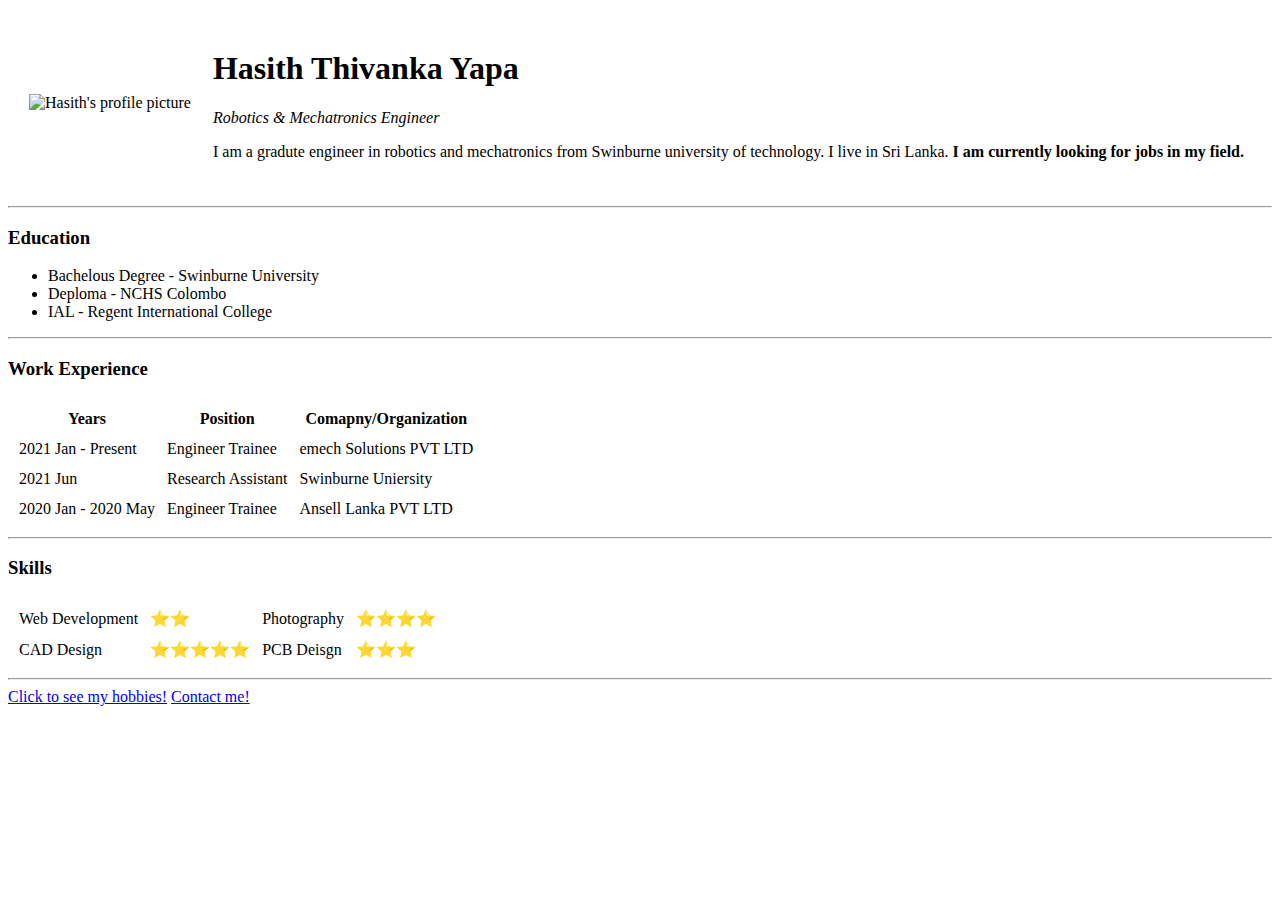
==== index.html @ 59740acd "Initial CV website files" ====
<!DOCTYPE html> <!-- This specify the document type, HTML 5 -->
<html lang="en" dir="ltr">

<head>
  <meta charset="utf-8">
  <title>Hasith's personal website</title>
</head>

<body>
  <table cellspacing="20">
    <tr>
      <td><img src="https://media-exp1.licdn.com/dms/image/C5103AQH6sJ8H6YHRPw/profile-displayphoto-shrink_100_100/0/1561978310705?e=1625097600&v=beta&t=E2mBqwfhcTyhz1ehxkAnhSk_rX5ZW5xwurcXPlskpL4" alt="Hasith's profile picture"></td>
      <td>
        <h1>Hasith Thivanka Yapa</h1>
        <p><em>Robotics & Mechatronics Engineer</em></p>
        <p>I am a gradute engineer in robotics and mechatronics from Swinburne university of technology. I live in Sri Lanka. <strong>I am currently looking for jobs in my field.</strong></p>
      </td>
    </tr>
  </table>
  <hr>
  <h3>Education</h3>
  <ul>
    <li>Bachelous Degree - Swinburne University</li>
    <li>Deploma - NCHS Colombo</li>
    <li>IAL - Regent International College</li>
  </ul>
  <hr>
  <h3>Work Experience</h3>
  <table cellspacing="10">
    <thead>
      <tr>
        <th>Years</th>
        <th>Position</th>
        <th>Comapny/Organization</th>
      </tr>
    </thead>
    <tbody>
      <tr>
        <td>2021 Jan - Present</td>
        <td>Engineer Trainee</td>
        <td>emech Solutions PVT LTD</td>
      </tr>
      <tr>
        <td>2021 Jun</td>
        <td>Research Assistant</td>
        <td>Swinburne Uniersity</td>
      </tr>
      <tr>
        <td>2020 Jan - 2020 May</td>
        <td>Engineer Trainee</td>
        <td>Ansell Lanka PVT LTD</td>
      </tr>
    </tbody>
  </table>
  <hr>
  <h3>Skills</h3>
  <table cellspacing="10">
    <tr>
      <td>Web Development</td>
      <td>⭐⭐</td>
      <td>Photography</td> <!-- use table nesting instead -->
      <td>⭐⭐⭐⭐</td>
    </tr>
    <tr>
      <td>CAD Design</td>
      <td>⭐⭐⭐⭐⭐</td>
      <td>PCB Deisgn</td>
      <td>⭐⭐⭐</td>
    </tr>
  </table>
  <hr>
  <a href="myHobbies.html">Click to see my hobbies!</a>
  <a href="contactMe.html">Contact me!</a>
</body>

</html>
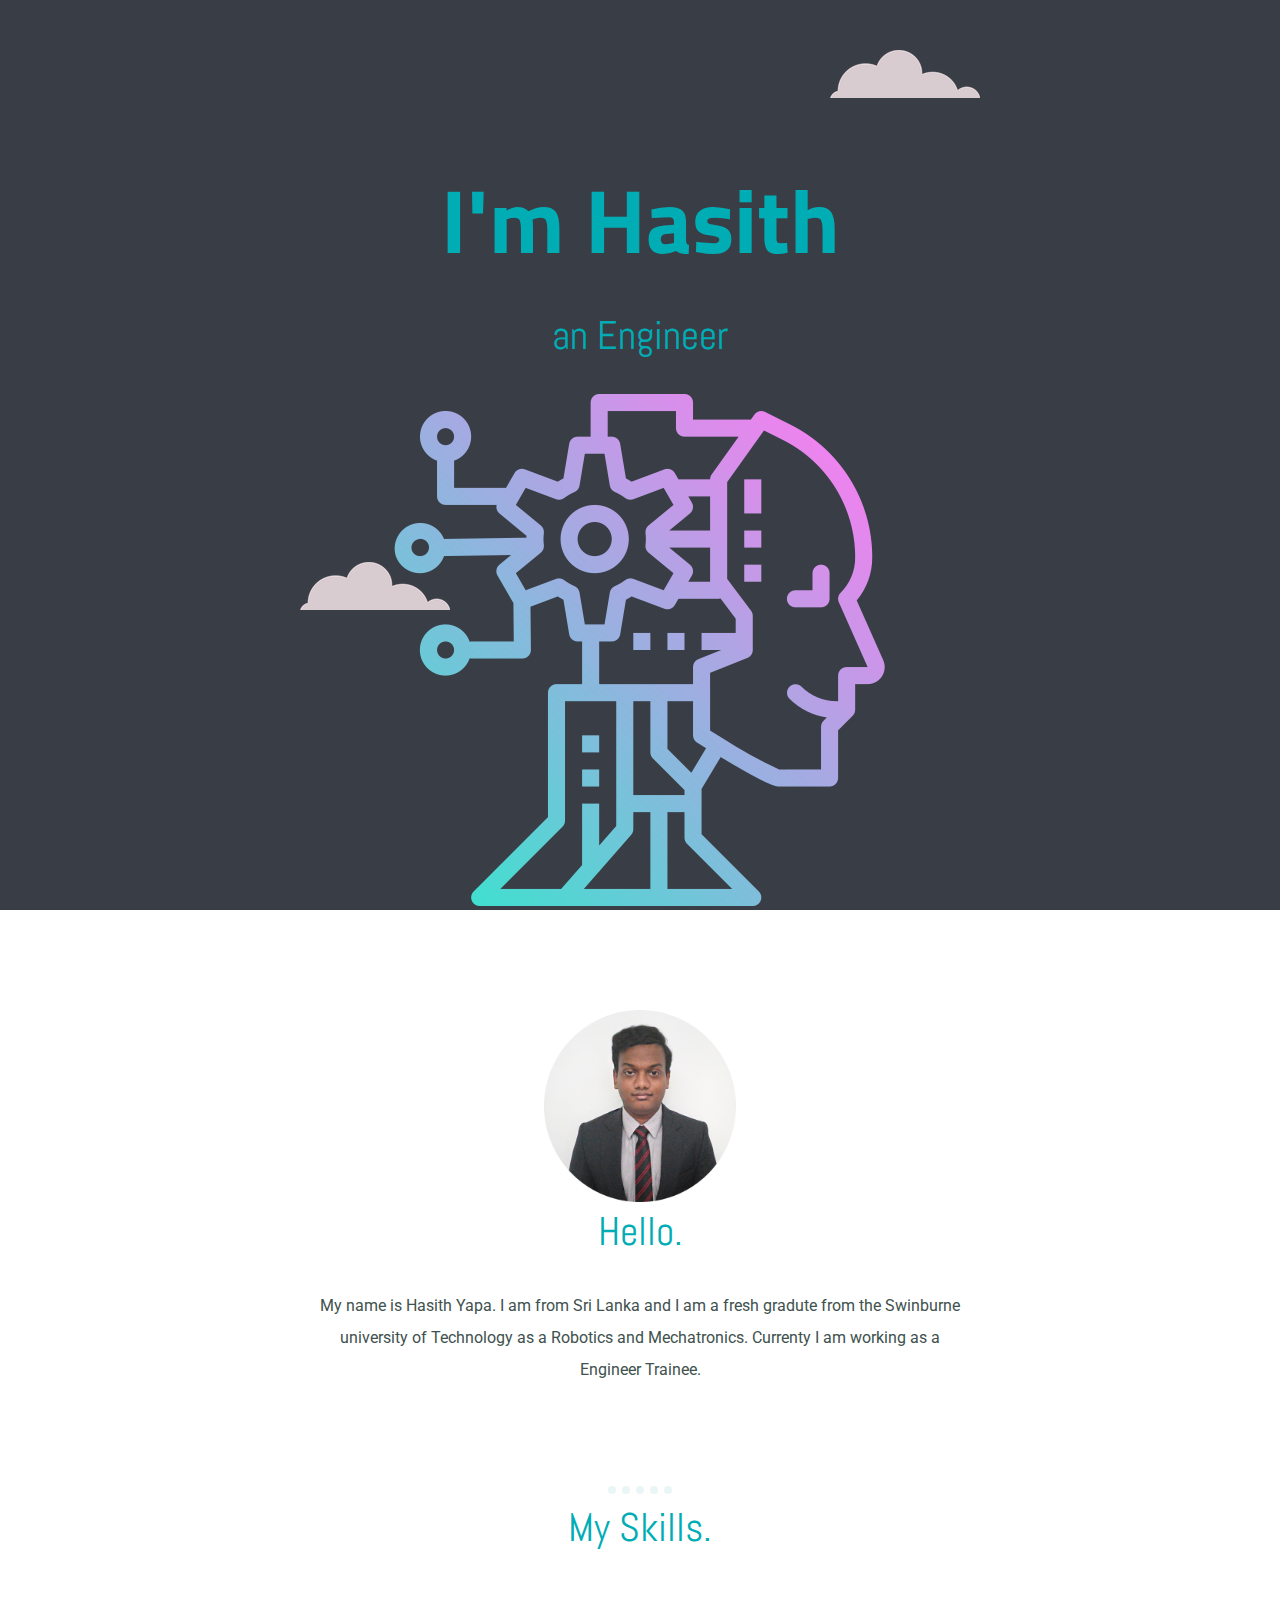
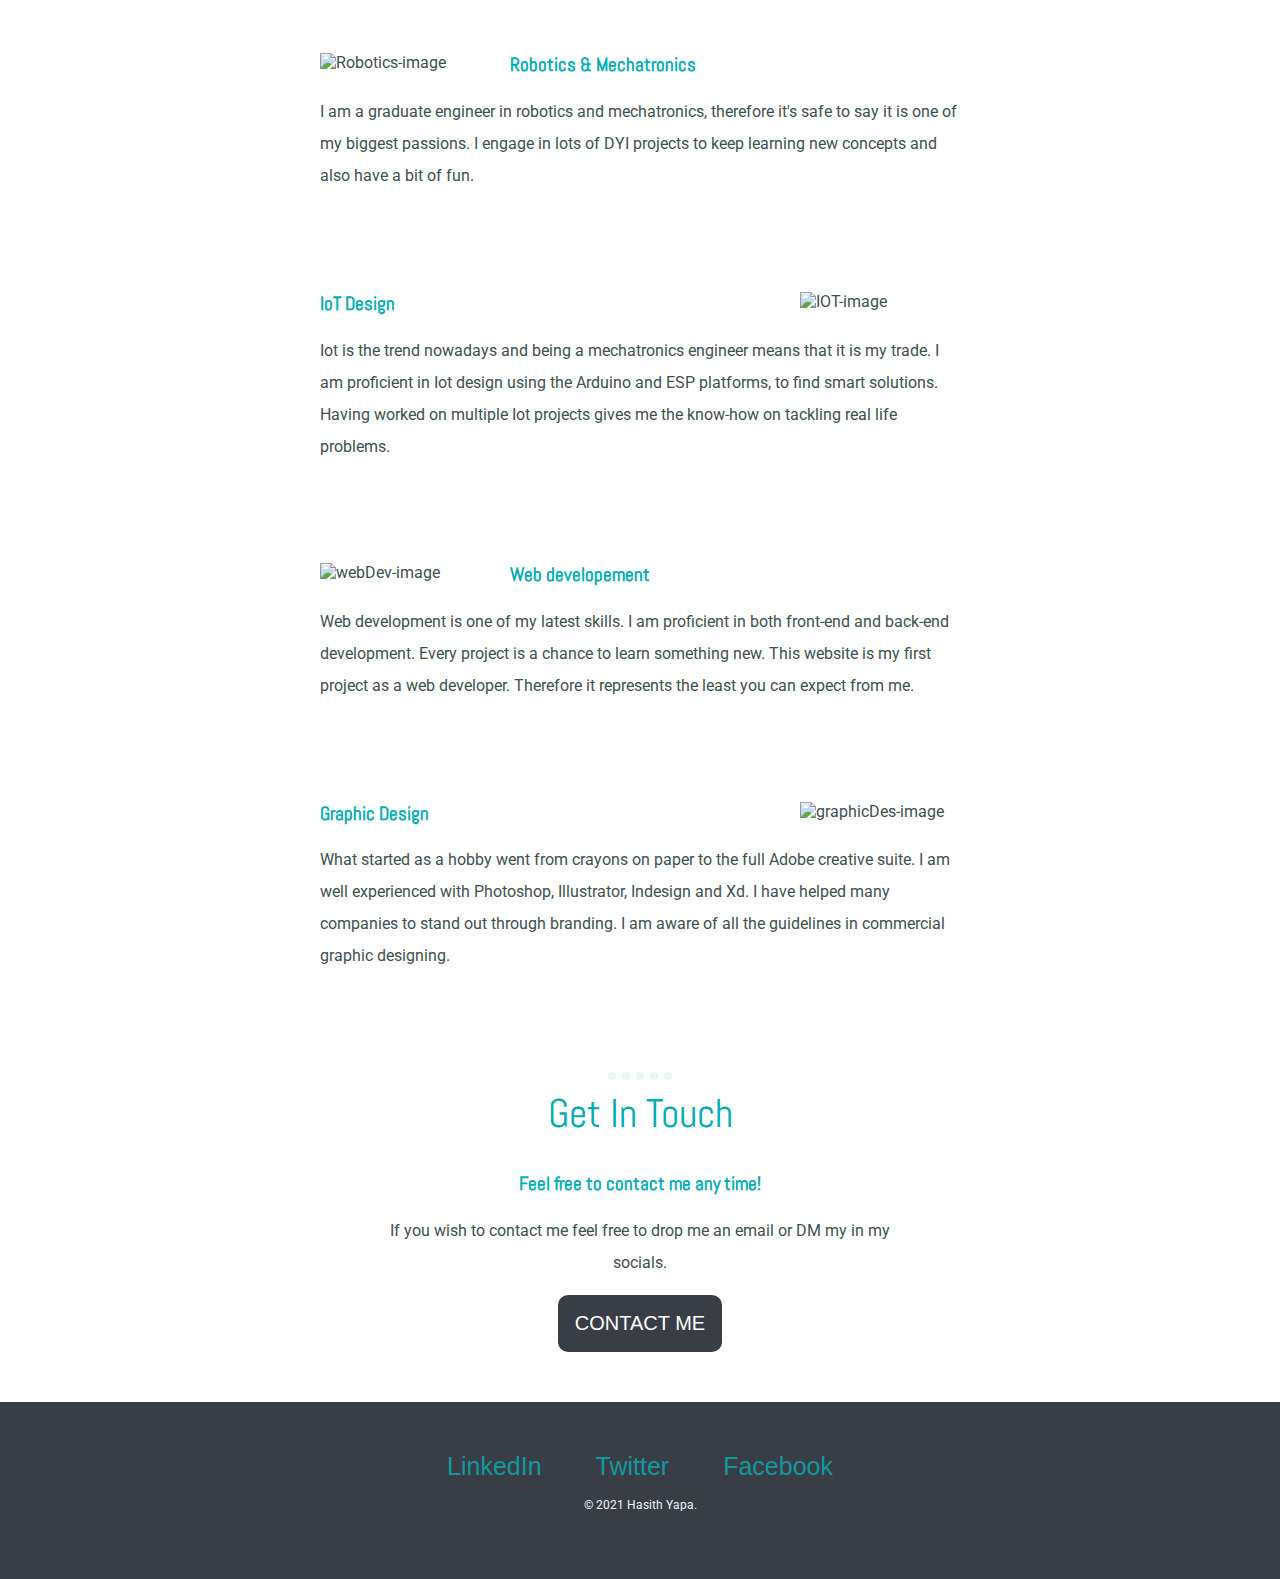
==== commit 78cd2110: "Add files via upload" ====
--- a/index.html
+++ b/index.html
@@ -1,76 +1,77 @@
-<!DOCTYPE html> <!-- This specify the document type, HTML 5 -->
+<!DOCTYPE html>
 <html lang="en" dir="ltr">
 
 <head>
   <meta charset="utf-8">
-  <title>Hasith's personal website</title>
+  <title>Hasith Yapa</title>
+  <link rel="stylesheet" href="css/styles.css">
+  <link rel="icon" href="favicon.ico">
+  <link rel="preconnect" href="https://fonts.gstatic.com">
+  <link href="https://fonts.googleapis.com/css2?family=Abel&family=Roboto&family=Titillium+Web:ital,wght@0,400;1,300&display=swap" rel="stylesheet">
 </head>
 
 <body>
-  <table cellspacing="20">
-    <tr>
-      <td><img src="https://media-exp1.licdn.com/dms/image/C5103AQH6sJ8H6YHRPw/profile-displayphoto-shrink_100_100/0/1561978310705?e=1625097600&v=beta&t=E2mBqwfhcTyhz1ehxkAnhSk_rX5ZW5xwurcXPlskpL4" alt="Hasith's profile picture"></td>
-      <td>
-        <h1>Hasith Thivanka Yapa</h1>
-        <p><em>Robotics & Mechatronics Engineer</em></p>
-        <p>I am a gradute engineer in robotics and mechatronics from Swinburne university of technology. I live in Sri Lanka. <strong>I am currently looking for jobs in my field.</strong></p>
-      </td>
-    </tr>
-  </table>
-  <hr>
-  <h3>Education</h3>
-  <ul>
-    <li>Bachelous Degree - Swinburne University</li>
-    <li>Deploma - NCHS Colombo</li>
-    <li>IAL - Regent International College</li>
-  </ul>
-  <hr>
-  <h3>Work Experience</h3>
-  <table cellspacing="10">
-    <thead>
-      <tr>
-        <th>Years</th>
-        <th>Position</th>
-        <th>Comapny/Organization</th>
-      </tr>
-    </thead>
-    <tbody>
-      <tr>
-        <td>2021 Jan - Present</td>
-        <td>Engineer Trainee</td>
-        <td>emech Solutions PVT LTD</td>
-      </tr>
-      <tr>
-        <td>2021 Jun</td>
-        <td>Research Assistant</td>
-        <td>Swinburne Uniersity</td>
-      </tr>
-      <tr>
-        <td>2020 Jan - 2020 May</td>
-        <td>Engineer Trainee</td>
-        <td>Ansell Lanka PVT LTD</td>
-      </tr>
-    </tbody>
-  </table>
-  <hr>
-  <h3>Skills</h3>
-  <table cellspacing="10">
-    <tr>
-      <td>Web Development</td>
-      <td>⭐⭐</td>
-      <td>Photography</td> <!-- use table nesting instead -->
-      <td>⭐⭐⭐⭐</td>
-    </tr>
-    <tr>
-      <td>CAD Design</td>
-      <td>⭐⭐⭐⭐⭐</td>
-      <td>PCB Deisgn</td>
-      <td>⭐⭐⭐</td>
-    </tr>
-  </table>
-  <hr>
-  <a href="myHobbies.html">Click to see my hobbies!</a>
-  <a href="contactMe.html">Contact me!</a>
+  <div class="top-container">
+    <img class="top-cloud" src="images/cloud.png" alt="clouds image">
+    <h1>I'm Hasith</h1>
+    <h2>an <span class="eng">Engine</span>er</h2>
+    <img class="bottom-cloud" src="images/cloud.png" alt="clouds image">
+    <img src="images/ai.png" alt="mountain image">
+  </div>
+
+  <div class="middle-container">
+    <div class="profile">
+      <img class="profilePic" src="images/DP.png" alt="Hasith's Photo">
+      <h2>Hello.</h2>
+      <p>My name is Hasith Yapa. I am from Sri Lanka and I am a fresh gradute from the Swinburne university of Technology as a Robotics and Mechatronics. Currenty I am working as a Engineer Trainee. </p>
+    </div>
+    <hr>
+    <div class="skills">
+      <h2>My Skills.</h2>
+      <div class="skill-row">
+        <img class="skill-1-image" src="https://image.flaticon.com/icons/png/512/2021/2021646.png" alt="Robotics-image">
+        <h3>Robotics & Mechatronics</h3>
+        <p>I am a graduate engineer in robotics and mechatronics, therefore it's safe to say it is one of my biggest passions. I engage in lots of DYI projects to keep learning new
+          concepts and also have a bit of fun.</p>
+      </div>
+      <div class="skill-row">
+        <img class="skill-2-image" src="https://image.flaticon.com/icons/png/512/2694/2694953.png" alt="IOT-image">
+        <h3>IoT Design</h3>
+        <p class="skill-2-para">Iot is the trend nowadays and being a mechatronics engineer means that it is my trade. I am proficient in Iot design using the Arduino and ESP platforms,
+           to find smart solutions. Having worked on multiple Iot projects gives me the know-how on tackling real life problems.</p>
+      </div>
+      <div class="skill-row">
+        <img class="skill-1-image" src="https://image.flaticon.com/icons/png/512/1005/1005141.png" alt="webDev-image">
+        <h3>Web developement</h3>
+        <p>Web development is one of my latest skills. I am proficient in both front-end and back-end development. Every project is a chance to learn something new. This website is my
+          first project as a web developer. Therefore it represents the least you can expect from me.</p>
+      </div>
+      <div class="skill-row">
+        <img class="skill-2-image" src="https://image.flaticon.com/icons/png/512/552/552220.png" alt="graphicDes-image">
+        <h3>Graphic Design</h3>
+        <p class="skill-2-para">What started as a hobby went from crayons on paper to the full Adobe creative suite. I am well experienced with Photoshop, Illustrator, Indesign and Xd.
+          I have helped many companies to stand out through branding. I am aware of all the guidelines in commercial graphic designing.</p>
+      </div>
+    </div>
+    <hr>
+    <div class="contact-me">
+      <h2>Get In Touch</h2>
+      <h3>Feel free to contact me any time!</h3>
+      <p>If you wish to contact me feel free to drop me an email or DM my in my socials.</p>
+      <a href="mailto:hasithyapa9@gmail.com" class="BUTTON_XCX">CONTACT ME</a>
+    </div>
+  </div>
+
+
+  <div class="bottom-container">
+    <a class="footer-link" href="https://www.linkedin.com/in/hasith-yapa-841a83167/">LinkedIn</a>
+    <a class="footer-link" href="https://twitter.com/hasith_yapa">Twitter</a>
+    <a class="footer-link" href="https://www.facebook.com/hasithyapa">Facebook</a>
+    <p class="copyright">© 2021 Hasith Yapa.</p>
+  </div>
+
+
+  </div>
 </body>
 
 </html>
--- a/css/styles.css
+++ b/css/styles.css
@@ -0,0 +1,145 @@
+body {
+  color: #40514E;
+  font-family: 'Roboto', sans-serif;
+  margin: 0;
+  text-align: center;
+}
+
+h1 {
+  color: #00adb5;
+  margin: 50px auto 0 auto;
+  font-family: 'Titillium Web', sans-serif;
+  font-size: 5.625rem;
+  line-height: 2;
+}
+
+h2 {
+  font-weight: normal;
+  color: #00adb5;
+  font-family: 'Abel', sans-serif;
+  font-size: 2.5rem;
+  margin-top: 0;
+}
+
+h3 {
+  font-family: 'Abel', sans-serif;
+  color: #00adb5;
+}
+
+hr{
+  border: none;
+  border-top: 8px dotted #EAF6F6;
+  width: 5%;
+}
+
+p{
+  line-height: 2;
+}
+
+/******************************************* Classes *******************************************/
+.bottom-cloud {
+  position: absolute;
+  left: 300px;
+  bottom: 300px;
+}
+
+.BUTTON_XCX {
+  -webkit-border-radius: 10px;
+   -moz-border-radius: 10px;
+   border-radius: 10px;
+   color: #FFFFFF;
+   font-family: 'Montserrat', sans-serif;
+   font-size: 20px;
+   font-weight: 100;
+   padding: 17px;
+   background-color: #393e46;
+   text-decoration: none;
+   display: inline-block;
+   cursor: pointer;
+   text-align: center;
+   line-height: normal;
+}
+
+.BUTTON_XCX:hover {
+  background: #11999E;
+   border: solid #11999E 0;
+   -webkit-border-radius: 10px;
+   -moz-border-radius: 10px;
+   border-radius: 10px;
+   text-decoration: none;
+}
+
+.contact-me{
+  width: 40%;
+  margin: 0 auto 50px auto;
+}
+
+.copyright{
+  color: #EAF6F6;
+  font-size: 0.75rem;
+}
+/*
+.eng {
+  text-decoration: underline;
+  background-color: white;
+}*/
+
+.footer-link{
+  font-family: 'Montserrat', sans-serif;
+  font-size: 25px;
+  text-decoration: none;
+  color: #11999E;
+  margin: 25px;
+}
+
+.footer-link:hover{
+  color: white;
+}
+
+.profile{
+  width: 50%;
+  margin: 100px auto 100px auto;
+}
+
+.profilePic{
+  width: 30%;
+}
+
+.skill-1-image{
+  width: 25%;
+  float: left;
+  margin-right: 30px;
+}
+
+.skill-2-image{
+  width: 25%;
+  float: right;
+  margin-left: 30px;
+}
+
+.skill-row {
+  width: 50%;
+  margin: 100px auto 100px auto;
+  text-align: left;
+}
+
+.top-container {
+  background-color: #393e46;
+  position: relative;
+  padding-top: 80px;
+}
+
+.middle-container {
+  background-color: white;
+}
+
+.bottom-container {
+  background-color: #393e46;
+  padding: 50px;
+}
+
+.top-cloud {
+  position: absolute;
+  right: 300px;
+  top: 50px;
+}
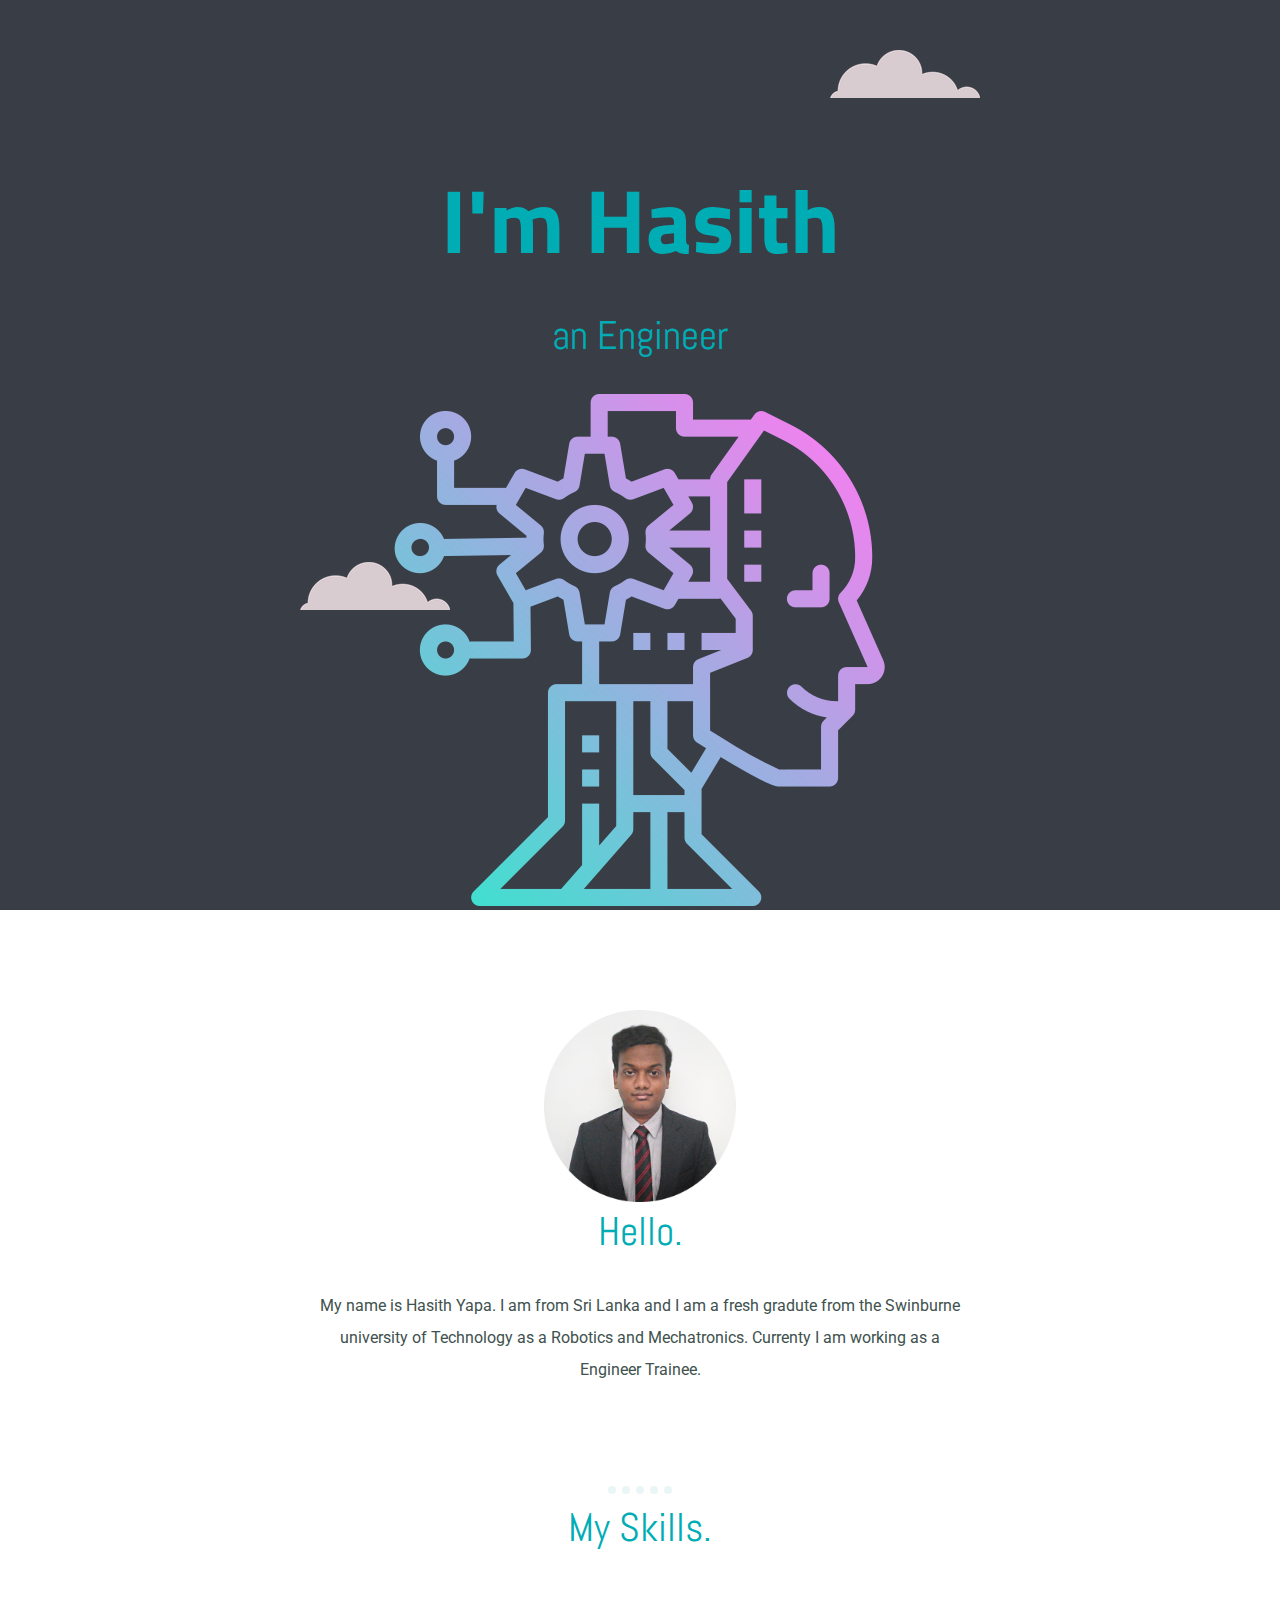
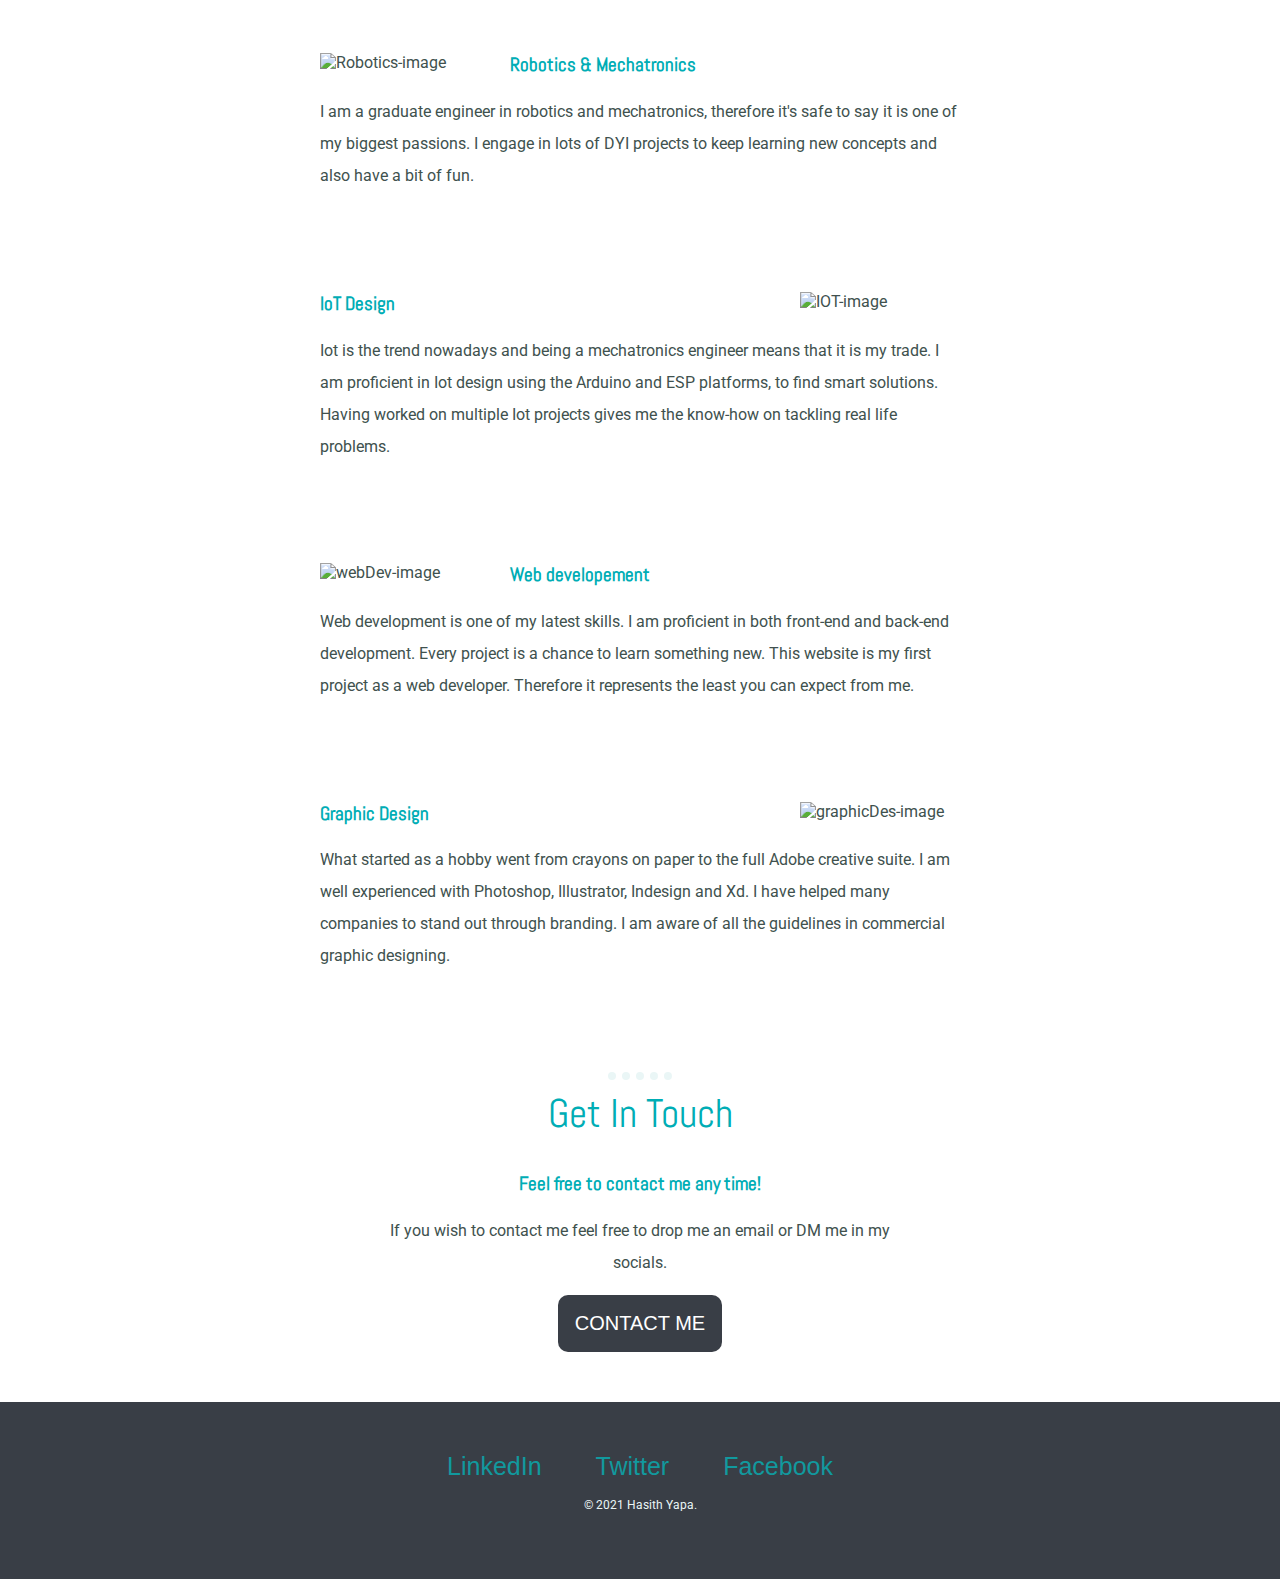
==== commit eafbd420: "Update index.html" ====
--- a/index.html
+++ b/index.html
@@ -57,7 +57,7 @@
     <div class="contact-me">
       <h2>Get In Touch</h2>
       <h3>Feel free to contact me any time!</h3>
-      <p>If you wish to contact me feel free to drop me an email or DM my in my socials.</p>
+      <p>If you wish to contact me feel free to drop me an email or DM me in my socials.</p>
       <a href="mailto:hasithyapa9@gmail.com" class="BUTTON_XCX">CONTACT ME</a>
     </div>
   </div>
